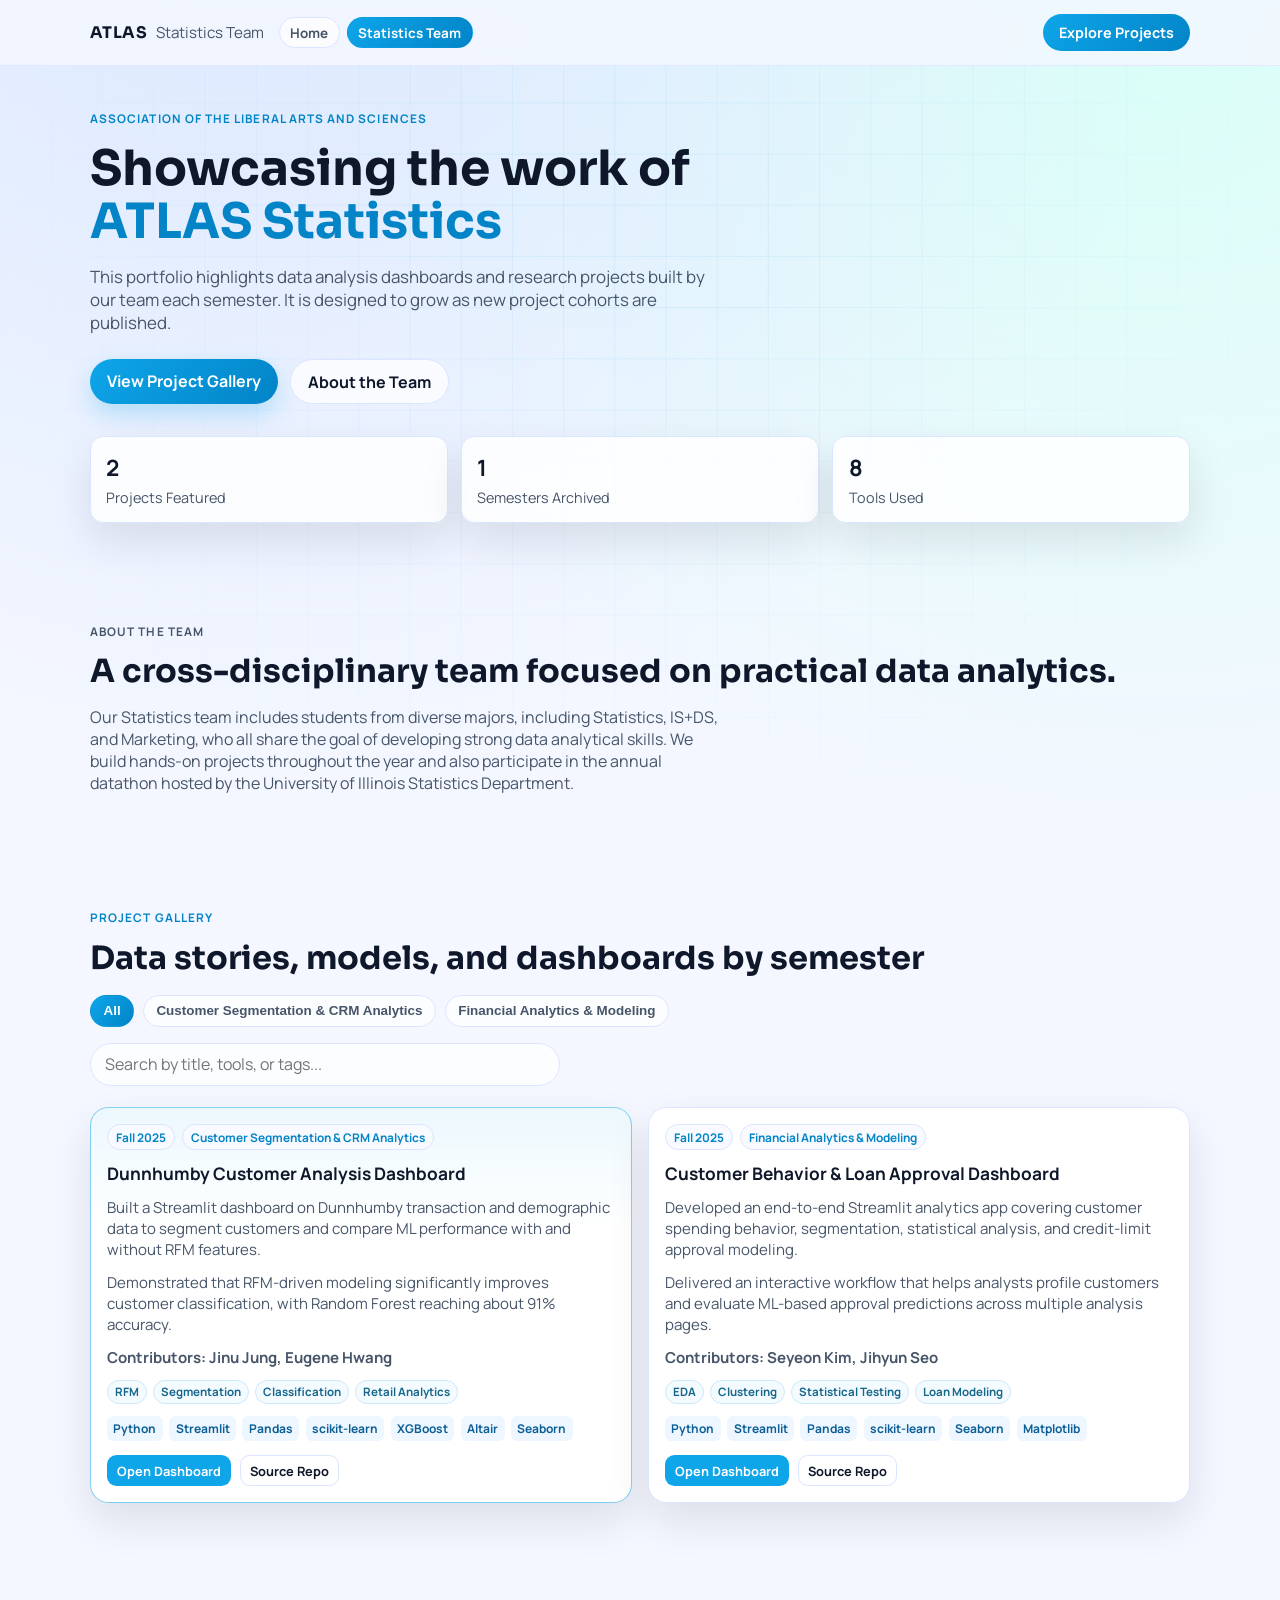
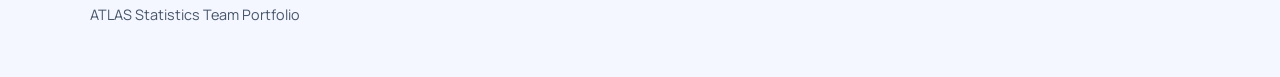
==== statistics.html @ e5794334 "Initial ATLAS website" ====
<!doctype html>
<html lang="en">
  <head>
    <meta charset="UTF-8" />
    <meta name="viewport" content="width=device-width, initial-scale=1.0" />
    <title>ATLAS Statistics | Project Portfolio</title>
    <meta
      name="description"
      content="ATLAS Statistics team portfolio for showcasing data analysis and dashboard projects."
    />
    <link rel="preconnect" href="https://fonts.googleapis.com" />
    <link rel="preconnect" href="https://fonts.gstatic.com" crossorigin />
    <link
      href="https://fonts.googleapis.com/css2?family=Manrope:wght@400;500;700;800&family=Sora:wght@500;700&display=swap"
      rel="stylesheet"
    />
    <link rel="stylesheet" href="./styles.css" />
  </head>
  <body>
    <div class="backdrop" aria-hidden="true"></div>
    <header class="site-header">
      <nav class="nav shell">
        <div class="nav-left">
          <a class="brand" href="./index.html">
            <span class="brand-mark">ATLAS</span>
            <span class="brand-sub">Statistics Team</span>
          </a>
          <div class="nav-tabs" aria-label="Site navigation">
            <a class="nav-tab" href="./index.html">Home</a>
            <a class="nav-tab active" href="./statistics.html">Statistics Team</a>
          </div>
        </div>
        <a class="nav-button" href="#projects">Explore Projects</a>
      </nav>
    </header>

    <main id="top">
      <section class="hero shell reveal">
        <p class="eyebrow">Association of the Liberal Arts and Sciences</p>
        <h1>
          Showcasing the work of
          <span>ATLAS Statistics</span>
        </h1>
        <p class="hero-copy">
          This portfolio highlights data analysis dashboards and research
          projects built by our team each semester. It is designed to grow as
          new project cohorts are published.
        </p>
        <div class="hero-actions">
          <a class="cta cta-primary" href="#projects">View Project Gallery</a>
          <a class="cta cta-secondary" href="#team">About the Team</a>
        </div>
        <ul class="impact-strip" id="impact-strip">
          <li>
            <strong id="project-count">0</strong>
            <span>Projects Featured</span>
          </li>
          <li>
            <strong id="semester-count">0</strong>
            <span>Semesters Archived</span>
          </li>
          <li>
            <strong id="tool-count">0</strong>
            <span>Tools Used</span>
          </li>
        </ul>
      </section>

      <section class="teams shell reveal" id="team">
        <div class="section-heading">
          <p class="eyebrow">About The Team</p>
          <h2>A cross-disciplinary team focused on practical data analytics.</h2>
        </div>
        <p>
          Our Statistics team includes students from diverse majors, including
          Statistics, IS+DS, and Marketing, who all share the goal of
          developing strong data analytical skills. We build hands-on projects
          throughout the year and also participate in the annual datathon
          hosted by the University of Illinois Statistics Department.
        </p>
      </section>

      <section class="projects shell reveal" id="projects">
        <div class="section-heading">
          <p class="eyebrow">Project Gallery</p>
          <h2>Data stories, models, and dashboards by semester</h2>
        </div>

        <div class="toolbar">
          <div class="filters" id="filters" aria-label="Project categories"></div>
          <label class="search">
            <span class="sr-only">Search projects</span>
            <input
              id="search-input"
              type="search"
              placeholder="Search by title, tools, or tags..."
            />
          </label>
        </div>

        <div class="project-grid" id="project-grid"></div>
        <p class="empty-state hidden" id="empty-state">
          No projects match this filter yet. Try another category or update the
          search.
        </p>
      </section>
    </main>

    <footer class="site-footer shell">
      <p>ATLAS Statistics Team Portfolio</p>
    </footer>

    <script src="./projects.js"></script>
    <script src="./script.js"></script>
  </body>
</html>
---- styles.css ----
:root {
  --bg: #f4f7ff;
  --surface: #ffffff;
  --surface-soft: #f8faff;
  --text: #0f172a;
  --text-soft: #475569;
  --accent: #0ea5e9;
  --accent-strong: #0284c7;
  --border: #dbe5ff;
  --shadow: 0 18px 42px rgba(15, 23, 42, 0.1);
  --radius-lg: 1.15rem;
  --radius-md: 0.85rem;
}

*,
*::before,
*::after {
  box-sizing: border-box;
}

html {
  scroll-behavior: smooth;
}

body {
  margin: 0;
  min-height: 100vh;
  font-family: "Manrope", sans-serif;
  color: var(--text);
  background: radial-gradient(circle at 20% -10%, #d9e7ff 0%, transparent 45%),
    radial-gradient(circle at 90% 0%, #d8fff7 0%, transparent 42%),
    var(--bg);
}

.backdrop {
  position: fixed;
  inset: 0;
  pointer-events: none;
  z-index: -1;
  background-image: linear-gradient(
      rgba(14, 165, 233, 0.08) 1px,
      transparent 1px
    ),
    linear-gradient(90deg, rgba(14, 165, 233, 0.08) 1px, transparent 1px);
  background-size: 3.2rem 3.2rem;
  mask-image: radial-gradient(circle at 50% 25%, #000 10%, transparent 75%);
}

.shell {
  width: min(1100px, 92vw);
  margin: 0 auto;
}

.site-header {
  position: sticky;
  top: 0;
  z-index: 40;
  backdrop-filter: blur(8px);
  background: rgba(244, 247, 255, 0.84);
  border-bottom: 1px solid rgba(219, 229, 255, 0.75);
}

.nav {
  display: flex;
  align-items: center;
  justify-content: space-between;
  padding: 0.9rem 0;
  gap: 0.9rem;
  flex-wrap: wrap;
}

.nav-left {
  display: flex;
  align-items: center;
  gap: 0.9rem;
  flex-wrap: wrap;
}

.brand {
  text-decoration: none;
  color: inherit;
  display: inline-flex;
  align-items: baseline;
  gap: 0.55rem;
}

.brand-mark {
  font-family: "Sora", sans-serif;
  font-weight: 700;
  letter-spacing: 0.03em;
}

.brand-sub {
  color: var(--text-soft);
  font-size: 0.95rem;
}

.nav-tabs {
  display: flex;
  gap: 0.45rem;
  flex-wrap: wrap;
}

.nav-tab {
  text-decoration: none;
  font-size: 0.84rem;
  font-weight: 700;
  color: var(--text-soft);
  border: 1px solid var(--border);
  border-radius: 999px;
  padding: 0.35rem 0.66rem;
  background: rgba(255, 255, 255, 0.72);
}

.nav-tab.active {
  color: #fff;
  border-color: transparent;
  background: linear-gradient(130deg, var(--accent), var(--accent-strong));
}

.nav-button {
  text-decoration: none;
  color: #fff;
  background: linear-gradient(130deg, var(--accent), var(--accent-strong));
  border-radius: 999px;
  padding: 0.55rem 1rem;
  font-weight: 700;
  font-size: 0.9rem;
  transition: transform 160ms ease;
}

.nav-button:hover,
.nav-button:focus-visible {
  transform: translateY(-1px);
}

main {
  display: grid;
  gap: 5.5rem;
  padding: 2rem 0 4rem;
}

.hero h1,
h2 {
  font-family: "Sora", sans-serif;
  line-height: 1.1;
  margin: 0;
}

.hero h1 {
  font-size: clamp(2.1rem, 3.8vw, 3.4rem);
  max-width: 18ch;
}

.hero h1 span {
  color: var(--accent-strong);
}

.eyebrow {
  text-transform: uppercase;
  letter-spacing: 0.09em;
  font-size: 0.74rem;
  font-weight: 700;
  color: var(--accent-strong);
  margin-bottom: 0.9rem;
}

.hero-copy {
  color: var(--text-soft);
  max-width: 62ch;
  font-size: 1.06rem;
  margin-top: 1rem;
}

.hero-actions {
  margin-top: 1.6rem;
  display: flex;
  flex-wrap: wrap;
  gap: 0.8rem;
}

.cta {
  text-decoration: none;
  border-radius: 999px;
  padding: 0.66rem 1.05rem;
  font-weight: 700;
  transition: transform 160ms ease, box-shadow 160ms ease;
}

.cta:hover,
.cta:focus-visible {
  transform: translateY(-1px);
}

.cta-primary {
  background: linear-gradient(130deg, var(--accent), var(--accent-strong));
  color: #fff;
  box-shadow: 0 10px 24px rgba(14, 165, 233, 0.25);
}

.cta-secondary {
  border: 1px solid var(--border);
  color: var(--text);
  background: rgba(255, 255, 255, 0.72);
}

.impact-strip {
  list-style: none;
  margin: 2rem 0 0;
  padding: 0;
  display: grid;
  grid-template-columns: repeat(3, minmax(0, 1fr));
  gap: 0.85rem;
}

.impact-strip li {
  background: rgba(255, 255, 255, 0.84);
  border: 1px solid var(--border);
  border-radius: var(--radius-md);
  padding: 0.95rem;
  box-shadow: var(--shadow);
}

.impact-strip strong {
  font-size: 1.4rem;
}

.impact-strip span {
  display: block;
  color: var(--text-soft);
  margin-top: 0.28rem;
  font-size: 0.9rem;
}

.section-heading h2 {
  font-size: clamp(1.5rem, 2.8vw, 2rem);
}

.teams p {
  max-width: 64ch;
  color: var(--text-soft);
}

.team-pills {
  display: flex;
  flex-wrap: wrap;
  gap: 0.55rem;
  margin-top: 1rem;
}

.team-pill {
  border: 1px solid var(--border);
  border-radius: 999px;
  padding: 0.45rem 0.75rem;
  font-size: 0.88rem;
  background: rgba(255, 255, 255, 0.7);
  color: var(--text-soft);
}

.team-pill.active {
  color: #fff;
  border-color: transparent;
  background: linear-gradient(130deg, var(--accent), var(--accent-strong));
}

.toolbar {
  display: grid;
  gap: 1rem;
  margin-top: 1.2rem;
}

.filters {
  display: flex;
  gap: 0.55rem;
  flex-wrap: wrap;
}

.filter {
  border: 1px solid var(--border);
  background: rgba(255, 255, 255, 0.7);
  color: var(--text-soft);
  border-radius: 999px;
  font-weight: 700;
  font-size: 0.84rem;
  padding: 0.45rem 0.78rem;
  cursor: pointer;
}

.filter.active {
  background: linear-gradient(130deg, var(--accent), var(--accent-strong));
  color: #fff;
  border-color: transparent;
}

.search input {
  width: min(470px, 100%);
  border: 1px solid var(--border);
  border-radius: 999px;
  padding: 0.62rem 0.9rem;
  font: inherit;
  outline: none;
  background: rgba(255, 255, 255, 0.7);
}

.search input:focus-visible {
  border-color: var(--accent);
  box-shadow: 0 0 0 3px rgba(14, 165, 233, 0.2);
}

.project-grid {
  margin-top: 1.3rem;
  display: grid;
  gap: 1rem;
  grid-template-columns: repeat(auto-fit, minmax(250px, 1fr));
}

.project-card {
  background: var(--surface);
  border: 1px solid var(--border);
  border-radius: var(--radius-lg);
  padding: 1rem;
  box-shadow: var(--shadow);
  display: grid;
  gap: 0.75rem;
  transition: transform 180ms ease, box-shadow 180ms ease;
}

.project-card:hover {
  transform: translateY(-3px);
  box-shadow: 0 22px 50px rgba(15, 23, 42, 0.14);
}

.project-card.featured {
  border-color: rgba(14, 165, 233, 0.5);
  background: linear-gradient(
      180deg,
      rgba(14, 165, 233, 0.08),
      rgba(255, 255, 255, 1) 30%
    ),
    #fff;
}

.project-meta {
  display: flex;
  gap: 0.45rem;
  flex-wrap: wrap;
}

.project-chip {
  border-radius: 999px;
  font-size: 0.74rem;
  font-weight: 700;
  color: var(--accent-strong);
  background: var(--surface-soft);
  border: 1px solid var(--border);
  padding: 0.22rem 0.5rem;
}

.project-card h3 {
  margin: 0;
  font-size: 1.08rem;
}

.project-card p {
  margin: 0;
  color: var(--text-soft);
  font-size: 0.94rem;
}

.project-authors {
  font-size: 0.82rem;
  color: #11658f;
  font-weight: 700;
}

.project-tags {
  display: flex;
  gap: 0.35rem;
  flex-wrap: wrap;
}

.project-tags span {
  border-radius: 999px;
  border: 1px solid #cde8fb;
  background: #f3fbff;
  color: #16668d;
  font-size: 0.72rem;
  font-weight: 700;
  padding: 0.2rem 0.45rem;
}

.project-tools {
  display: flex;
  gap: 0.4rem;
  flex-wrap: wrap;
}

.project-tools span {
  border-radius: 0.4rem;
  background: #eef6ff;
  color: #0b5f95;
  font-size: 0.75rem;
  font-weight: 700;
  padding: 0.25rem 0.4rem;
}

.project-links {
  margin-top: 0.15rem;
  display: flex;
  gap: 0.55rem;
  flex-wrap: wrap;
}

.project-link {
  text-decoration: none;
  border: 1px solid var(--border);
  border-radius: 0.6rem;
  padding: 0.35rem 0.56rem;
  color: var(--text);
  font-size: 0.8rem;
  font-weight: 700;
  background: #fff;
}

.project-link.primary {
  background: #0ea5e9;
  color: #fff;
  border-color: transparent;
}

.project-link.disabled {
  opacity: 0.5;
  cursor: not-allowed;
  pointer-events: none;
}

.empty-state {
  color: var(--text-soft);
  margin-top: 1rem;
}

.hidden {
  display: none;
}

.site-footer {
  margin: 1.5rem auto 2.4rem;
  color: var(--text-soft);
  font-size: 0.9rem;
  display: flex;
  flex-wrap: wrap;
  align-items: center;
  justify-content: space-between;
  gap: 0.8rem;
}

.sr-only {
  position: absolute;
  width: 1px;
  height: 1px;
  padding: 0;
  margin: -1px;
  overflow: hidden;
  clip: rect(0, 0, 0, 0);
  white-space: nowrap;
  border: 0;
}

.reveal {
  opacity: 0;
  transform: translateY(14px);
  transition: opacity 420ms ease, transform 420ms ease;
}

.reveal.is-visible {
  opacity: 1;
  transform: none;
}

@media (max-width: 720px) {
  .impact-strip {
    grid-template-columns: 1fr;
  }

  .site-footer {
    justify-content: flex-start;
  }

  main {
    gap: 4.5rem;
  }

  .nav-left {
    width: 100%;
  }
}
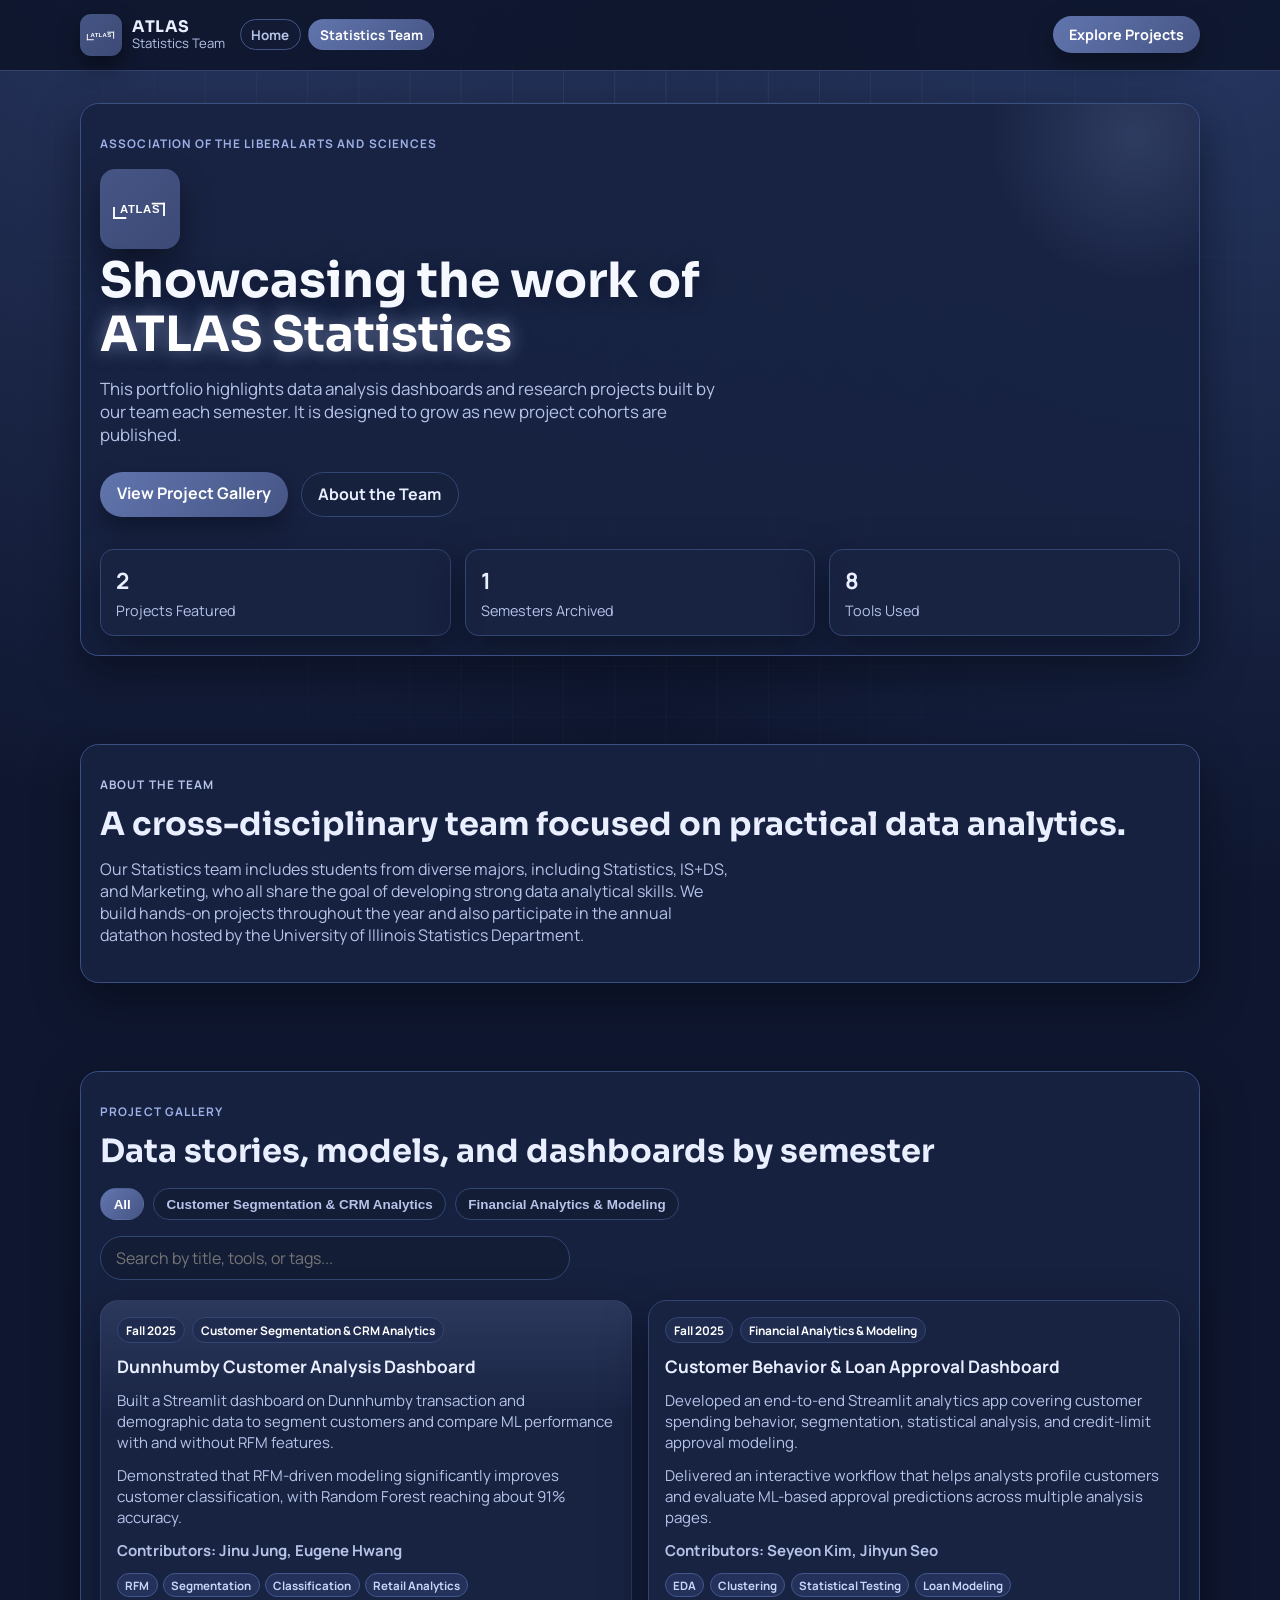
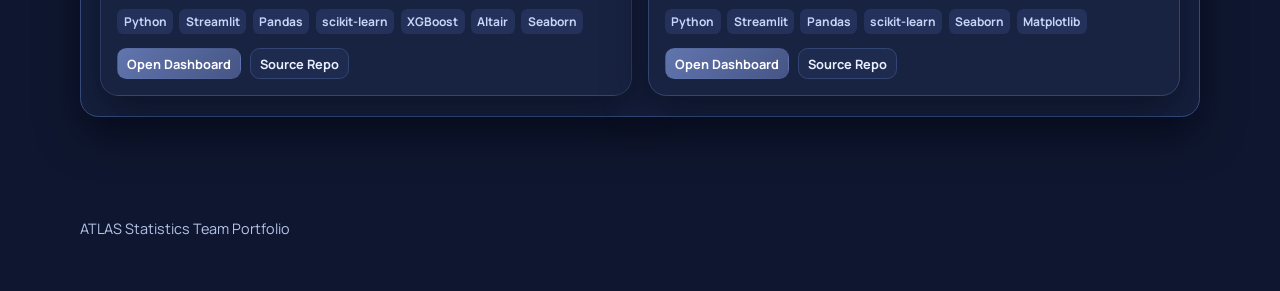
==== commit 3586f59e: "Refresh ATLAS branding and dark blue theme" ====
--- a/statistics.html
+++ b/statistics.html
@@ -14,6 +14,7 @@
       href="https://fonts.googleapis.com/css2?family=Manrope:wght@400;500;700;800&family=Sora:wght@500;700&display=swap"
       rel="stylesheet"
     />
+    <link rel="icon" type="image/svg+xml" href="./assets/atlas-logo.svg" />
     <link rel="stylesheet" href="./styles.css" />
   </head>
   <body>
@@ -22,8 +23,11 @@
       <nav class="nav shell">
         <div class="nav-left">
           <a class="brand" href="./index.html">
-            <span class="brand-mark">ATLAS</span>
-            <span class="brand-sub">Statistics Team</span>
+            <img class="brand-logo" src="./assets/atlas-logo.svg" alt="ATLAS logo" />
+            <span class="brand-text">
+              <span class="brand-mark">ATLAS</span>
+              <span class="brand-sub">Statistics Team</span>
+            </span>
           </a>
           <div class="nav-tabs" aria-label="Site navigation">
             <a class="nav-tab" href="./index.html">Home</a>
@@ -37,6 +41,7 @@
     <main id="top">
       <section class="hero shell reveal">
         <p class="eyebrow">Association of the Liberal Arts and Sciences</p>
+        <img class="hero-logo" src="./assets/atlas-logo.svg" alt="ATLAS logo" />
         <h1>
           Showcasing the work of
           <span>ATLAS Statistics</span>
--- a/styles.css
+++ b/styles.css
@@ -1,13 +1,14 @@
 :root {
-  --bg: #f4f7ff;
-  --surface: #ffffff;
-  --surface-soft: #f8faff;
-  --text: #0f172a;
-  --text-soft: #475569;
-  --accent: #0ea5e9;
-  --accent-strong: #0284c7;
-  --border: #dbe5ff;
-  --shadow: 0 18px 42px rgba(15, 23, 42, 0.1);
+  --logo-blue: #465585;
+  --logo-blue-deep: #2f395d;
+  --logo-blue-soft: #6a7db5;
+  --bg: #0f1730;
+  --surface: #182342;
+  --surface-soft: #1f2c50;
+  --text: #e9efff;
+  --text-soft: #b6c3e9;
+  --border: #334572;
+  --shadow: 0 18px 42px rgba(4, 7, 18, 0.5);
   --radius-lg: 1.15rem;
   --radius-md: 0.85rem;
 }
@@ -27,9 +28,8 @@
   min-height: 100vh;
   font-family: "Manrope", sans-serif;
   color: var(--text);
-  background: radial-gradient(circle at 20% -10%, #d9e7ff 0%, transparent 45%),
-    radial-gradient(circle at 90% 0%, #d8fff7 0%, transparent 42%),
-    var(--bg);
+  background: radial-gradient(circle at 18% -8%, #2a3964 0%, transparent 42%),
+    radial-gradient(circle at 93% 0%, #263761 0%, transparent 40%), var(--bg);
 }
 
 .backdrop {
@@ -38,16 +38,29 @@
   pointer-events: none;
   z-index: -1;
   background-image: linear-gradient(
-      rgba(14, 165, 233, 0.08) 1px,
+      rgba(222, 232, 255, 0.08) 1px,
       transparent 1px
     ),
-    linear-gradient(90deg, rgba(14, 165, 233, 0.08) 1px, transparent 1px);
+    linear-gradient(90deg, rgba(222, 232, 255, 0.08) 1px, transparent 1px);
   background-size: 3.2rem 3.2rem;
-  mask-image: radial-gradient(circle at 50% 25%, #000 10%, transparent 75%);
+  mask-image: radial-gradient(circle at 50% 25%, #000 13%, transparent 75%);
+  animation: backdrop-shift 14s linear infinite;
+}
+
+@keyframes backdrop-shift {
+  0% {
+    transform: translate3d(0, 0, 0);
+  }
+  50% {
+    transform: translate3d(0, 7px, 0);
+  }
+  100% {
+    transform: translate3d(0, 0, 0);
+  }
 }
 
 .shell {
-  width: min(1100px, 92vw);
+  width: min(1120px, 92vw);
   margin: 0 auto;
 }
 
@@ -55,16 +68,16 @@
   position: sticky;
   top: 0;
   z-index: 40;
-  backdrop-filter: blur(8px);
-  background: rgba(244, 247, 255, 0.84);
-  border-bottom: 1px solid rgba(219, 229, 255, 0.75);
+  backdrop-filter: blur(10px);
+  background: rgba(13, 20, 41, 0.84);
+  border-bottom: 1px solid rgba(67, 86, 136, 0.7);
 }
 
 .nav {
   display: flex;
   align-items: center;
   justify-content: space-between;
-  padding: 0.9rem 0;
+  padding: 0.85rem 0;
   gap: 0.9rem;
   flex-wrap: wrap;
 }
@@ -80,8 +93,21 @@
   text-decoration: none;
   color: inherit;
   display: inline-flex;
-  align-items: baseline;
-  gap: 0.55rem;
+  align-items: center;
+  gap: 0.62rem;
+}
+
+.brand-logo {
+  width: 2.65rem;
+  height: 2.65rem;
+  object-fit: cover;
+  border-radius: 0.7rem;
+  box-shadow: 0 10px 22px rgba(0, 0, 0, 0.45);
+}
+
+.brand-text {
+  display: grid;
+  line-height: 1.12;
 }
 
 .brand-mark {
@@ -92,7 +118,7 @@
 
 .brand-sub {
   color: var(--text-soft);
-  font-size: 0.95rem;
+  font-size: 0.82rem;
 }
 
 .nav-tabs {
@@ -106,27 +132,34 @@
   font-size: 0.84rem;
   font-weight: 700;
   color: var(--text-soft);
-  border: 1px solid var(--border);
+  border: 1px solid #415687;
   border-radius: 999px;
   padding: 0.35rem 0.66rem;
-  background: rgba(255, 255, 255, 0.72);
+  background: rgba(20, 29, 54, 0.85);
+  transition: transform 140ms ease;
+}
+
+.nav-tab:hover,
+.nav-tab:focus-visible {
+  transform: translateY(-1px);
 }
 
 .nav-tab.active {
   color: #fff;
   border-color: transparent;
-  background: linear-gradient(130deg, var(--accent), var(--accent-strong));
+  background: linear-gradient(132deg, #6175ae, var(--logo-blue));
 }
 
 .nav-button {
   text-decoration: none;
   color: #fff;
-  background: linear-gradient(130deg, var(--accent), var(--accent-strong));
+  background: linear-gradient(130deg, #6175ae, var(--logo-blue));
   border-radius: 999px;
   padding: 0.55rem 1rem;
   font-weight: 700;
   font-size: 0.9rem;
   transition: transform 160ms ease;
+  box-shadow: 0 10px 24px rgba(0, 0, 0, 0.34);
 }
 
 .nav-button:hover,
@@ -138,6 +171,32 @@
   display: grid;
   gap: 5.5rem;
   padding: 2rem 0 4rem;
+}
+
+.hero,
+.teams,
+.projects {
+  background: rgba(24, 35, 66, 0.9);
+  border: 1px solid #3a4f82;
+  border-radius: 1.15rem;
+  box-shadow: var(--shadow);
+  padding: 1.2rem;
+}
+
+.hero {
+  position: relative;
+  overflow: hidden;
+}
+
+.hero::after {
+  content: "";
+  position: absolute;
+  width: 18rem;
+  height: 18rem;
+  top: -7rem;
+  right: -5rem;
+  border-radius: 50%;
+  background: radial-gradient(circle, rgba(137, 157, 214, 0.2), transparent 72%);
 }
 
 .hero h1,
@@ -150,10 +209,33 @@
 .hero h1 {
   font-size: clamp(2.1rem, 3.8vw, 3.4rem);
   max-width: 18ch;
+  color: #f5f8ff;
+  text-shadow: 0 3px 18px rgba(10, 16, 34, 0.45);
+}
+
+.hero-logo {
+  width: 5rem;
+  height: 5rem;
+  object-fit: cover;
+  border-radius: 0.95rem;
+  margin-top: 0.2rem;
+  box-shadow: 0 15px 32px rgba(0, 0, 0, 0.42);
+  animation: logo-float 4.6s ease-in-out infinite;
+}
+
+@keyframes logo-float {
+  0%,
+  100% {
+    transform: translateY(0);
+  }
+  50% {
+    transform: translateY(-5px);
+  }
 }
 
 .hero h1 span {
-  color: var(--accent-strong);
+  color: #ffffff;
+  text-shadow: 0 0 18px rgba(185, 203, 245, 0.5);
 }
 
 .eyebrow {
@@ -161,7 +243,7 @@
   letter-spacing: 0.09em;
   font-size: 0.74rem;
   font-weight: 700;
-  color: var(--accent-strong);
+  color: #9db0e6;
   margin-bottom: 0.9rem;
 }
 
@@ -193,15 +275,15 @@
 }
 
 .cta-primary {
-  background: linear-gradient(130deg, var(--accent), var(--accent-strong));
+  background: linear-gradient(130deg, #6175ae, var(--logo-blue));
   color: #fff;
-  box-shadow: 0 10px 24px rgba(14, 165, 233, 0.25);
+  box-shadow: 0 10px 24px rgba(0, 0, 0, 0.32);
 }
 
 .cta-secondary {
   border: 1px solid var(--border);
   color: var(--text);
-  background: rgba(255, 255, 255, 0.72);
+  background: rgba(23, 34, 62, 0.9);
 }
 
 .impact-strip {
@@ -214,7 +296,7 @@
 }
 
 .impact-strip li {
-  background: rgba(255, 255, 255, 0.84);
+  background: rgba(24, 35, 66, 0.92);
   border: 1px solid var(--border);
   border-radius: var(--radius-md);
   padding: 0.95rem;
@@ -239,28 +321,6 @@
 .teams p {
   max-width: 64ch;
   color: var(--text-soft);
-}
-
-.team-pills {
-  display: flex;
-  flex-wrap: wrap;
-  gap: 0.55rem;
-  margin-top: 1rem;
-}
-
-.team-pill {
-  border: 1px solid var(--border);
-  border-radius: 999px;
-  padding: 0.45rem 0.75rem;
-  font-size: 0.88rem;
-  background: rgba(255, 255, 255, 0.7);
-  color: var(--text-soft);
-}
-
-.team-pill.active {
-  color: #fff;
-  border-color: transparent;
-  background: linear-gradient(130deg, var(--accent), var(--accent-strong));
 }
 
 .toolbar {
@@ -277,7 +337,7 @@
 
 .filter {
   border: 1px solid var(--border);
-  background: rgba(255, 255, 255, 0.7);
+  background: rgba(20, 29, 54, 0.85);
   color: var(--text-soft);
   border-radius: 999px;
   font-weight: 700;
@@ -287,7 +347,7 @@
 }
 
 .filter.active {
-  background: linear-gradient(130deg, var(--accent), var(--accent-strong));
+  background: linear-gradient(132deg, #6175ae, var(--logo-blue));
   color: #fff;
   border-color: transparent;
 }
@@ -299,12 +359,13 @@
   padding: 0.62rem 0.9rem;
   font: inherit;
   outline: none;
-  background: rgba(255, 255, 255, 0.7);
+  background: rgba(20, 29, 54, 0.85);
+  color: var(--text);
 }
 
 .search input:focus-visible {
-  border-color: var(--accent);
-  box-shadow: 0 0 0 3px rgba(14, 165, 233, 0.2);
+  border-color: var(--logo-blue-soft);
+  box-shadow: 0 0 0 3px rgba(70, 85, 133, 0.18);
 }
 
 .project-grid {
@@ -327,17 +388,17 @@
 
 .project-card:hover {
   transform: translateY(-3px);
-  box-shadow: 0 22px 50px rgba(15, 23, 42, 0.14);
+  box-shadow: 0 22px 50px rgba(3, 6, 16, 0.56);
 }
 
 .project-card.featured {
-  border-color: rgba(14, 165, 233, 0.5);
+  border-color: rgba(70, 85, 133, 0.45);
   background: linear-gradient(
       180deg,
-      rgba(14, 165, 233, 0.08),
-      rgba(255, 255, 255, 1) 30%
+      rgba(122, 141, 195, 0.2),
+      rgba(24, 35, 66, 1) 30%
     ),
-    #fff;
+    #182342;
 }
 
 .project-meta {
@@ -350,7 +411,7 @@
   border-radius: 999px;
   font-size: 0.74rem;
   font-weight: 700;
-  color: var(--accent-strong);
+  color: #ffffff;
   background: var(--surface-soft);
   border: 1px solid var(--border);
   padding: 0.22rem 0.5rem;
@@ -369,7 +430,7 @@
 
 .project-authors {
   font-size: 0.82rem;
-  color: #11658f;
+  color: #b8c7ef;
   font-weight: 700;
 }
 
@@ -381,9 +442,9 @@
 
 .project-tags span {
   border-radius: 999px;
-  border: 1px solid #cde8fb;
-  background: #f3fbff;
-  color: #16668d;
+  border: 1px solid #42578d;
+  background: #24315a;
+  color: #c7d5f8;
   font-size: 0.72rem;
   font-weight: 700;
   padding: 0.2rem 0.45rem;
@@ -397,8 +458,8 @@
 
 .project-tools span {
   border-radius: 0.4rem;
-  background: #eef6ff;
-  color: #0b5f95;
+  background: #24315a;
+  color: #c7d5f8;
   font-size: 0.75rem;
   font-weight: 700;
   padding: 0.25rem 0.4rem;
@@ -419,11 +480,11 @@
   color: var(--text);
   font-size: 0.8rem;
   font-weight: 700;
-  background: #fff;
+  background: #1e2b4f;
 }
 
 .project-link.primary {
-  background: #0ea5e9;
+  background: linear-gradient(130deg, #6175ae, var(--logo-blue));
   color: #fff;
   border-color: transparent;
 }
@@ -493,4 +554,8 @@
   .nav-left {
     width: 100%;
   }
-}
+
+  .brand-sub {
+    font-size: 0.75rem;
+  }
+}
